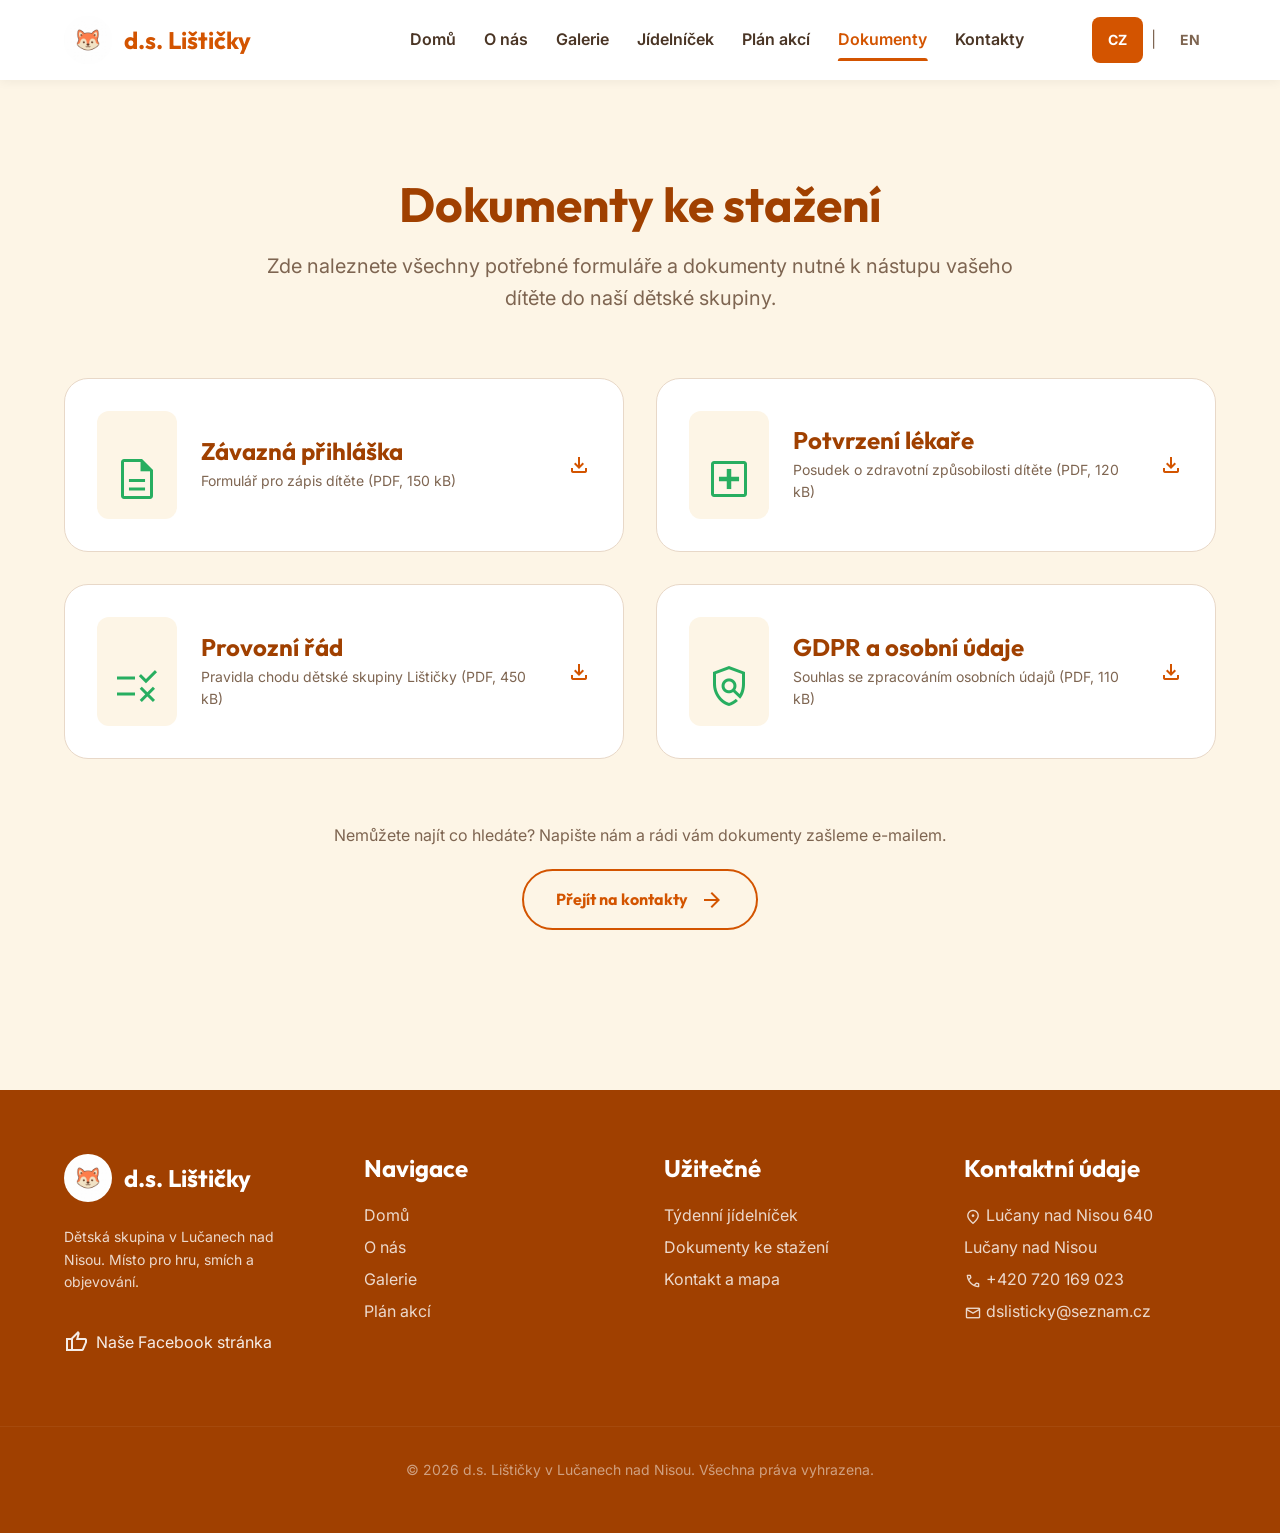
==== dokumenty.html @ 25a0f9da "dokončeni HTML (příprava na impllementaci JS knihovny)" ====
<!DOCTYPE html>
<html lang="cs">

<head>
    <meta charset="UTF-8">
    <meta name="viewport" content="width=device-width, initial-scale=1.0">
    <title>Dokumenty ke stažení | d.s. Lištičky</title>
    <link rel="icon" href="images/logo.png" type="image/png">

    <link rel="preconnect" href="https://fonts.googleapis.com">
    <link rel="preconnect" href="https://fonts.gstatic.com" crossorigin>
    <link
        href="https://fonts.googleapis.com/css2?family=Inter:wght@400;600;700&family=Outfit:wght@400;700;800&display=swap"
        rel="stylesheet">
    <link href="https://fonts.googleapis.com/css2?family=Material+Symbols+Outlined:opsz,wght,FILL,GRAD@24,400,0,0"
        rel="stylesheet" />
    <link rel="stylesheet" href="style.css">
    <meta name="description"
        content="Stáhněte si důležité dokumenty pro přihlášení vašeho dítěte do dětské skupiny Lištičky.">
</head>

<body>
    <header class="site-header">
        <div class="container header-inner">
            <a href="index.html" class="logo">
                <img src="images/logo.png" alt="Lištičky logo">
                d.s. Lištičky
            </a>
            <input type="checkbox" id="menu-toggle" class="menu-toggle-checkbox">
            <label for="menu-toggle" class="menu-toggle-label" aria-label="Otevřít menu">
                <span class="icon">menu</span>
            </label>
            <div class="nav-container">
                <nav class="main-nav">
                    <ul>
                        <li><a href="index.html">Domů</a></li>
                        <li><a href="o-nas.html">O nás</a></li>
                        <li><a href="galerie.html">Galerie</a></li>
                        <li><a href="jidelnicek.html">Jídelníček</a></li>
                        <li><a href="plan-akci.html">Plán akcí</a></li>
                        <li><a href="dokumenty.html" class="active">Dokumenty</a></li>
                        <li><a href="kontakty.html">Kontakty</a></li>
                    </ul>
                </nav>
                <div class="lang-switch">
                    <a href="#" class="active">CZ</a>
                    <span class="text-muted">|</span>
                    <a href="#">EN</a>
                </div>
            </div>
        </div>
    </header>
    <main class="site-wrapper">
        <div class="container">

            <section class="py-5">
                <div class="text-center mb-4">
                    <h1 style="font-size: var(--size-text-xxxl);">Dokumenty ke stažení</h1>
                    <p class="text-muted" style="max-width: 800px; margin: 0 auto; font-size: var(--size-text-lg);">
                        Zde naleznete všechny potřebné formuláře a dokumenty nutné k nástupu vašeho dítěte do naší
                        dětské skupiny.
                    </p>
                </div>
                <div class="grid-2">
                    <a href="#" class="doc-card">
                        <div class="doc-icon"><span class="icon" style="font-size: inherit;">description</span></div>
                        <div class="doc-info">
                            <h3>Závazná přihláška</h3>
                            <p>Formulář pro zápis dítěte (PDF, 150 kB)</p>
                        </div>
                        <span class="icon text-primary" style="margin-left: auto;">download</span>
                    </a>
                    <a href="#" class="doc-card">
                        <div class="doc-icon"><span class="icon" style="font-size: inherit;">local_hospital</span></div>
                        <div class="doc-info">
                            <h3>Potvrzení lékaře</h3>
                            <p>Posudek o zdravotní způsobilosti dítěte (PDF, 120 kB)</p>
                        </div>
                        <span class="icon text-primary" style="margin-left: auto;">download</span>
                    </a>
                    <a href="#" class="doc-card">
                        <div class="doc-icon"><span class="icon" style="font-size: inherit;">rule</span></div>
                        <div class="doc-info">
                            <h3>Provozní řád</h3>
                            <p>Pravidla chodu dětské skupiny Lištičky (PDF, 450 kB)</p>
                        </div>
                        <span class="icon text-primary" style="margin-left: auto;">download</span>
                    </a>
                    <a href="#" class="doc-card">
                        <div class="doc-icon"><span class="icon" style="font-size: inherit;">policy</span></div>
                        <div class="doc-info">
                            <h3>GDPR a osobní údaje</h3>
                            <p>Souhlas se zpracováním osobních údajů (PDF, 110 kB)</p>
                        </div>
                        <span class="icon text-primary" style="margin-left: auto;">download</span>
                    </a>
                </div>
                <div class="mt-4 text-center">
                    <p class="text-muted">Nemůžete najít co hledáte? Napište nám a rádi vám dokumenty zašleme e-mailem.
                    </p>
                    <a href="kontakty.html" class="btn btn-outline">Přejít na kontakty <span
                            class="icon">arrow_forward</span></a>
                </div>
            </section>
        </div>
    </main>
    <footer class="site-footer">
        <div class="container footer-inner">
            <div>
                <a href="index.html" class="logo" style="color: var(--color-bg-white);">
                    <img src="images/logo.png" alt="Lištičky logo">
                    d.s. Lištičky
                </a>
                <p style="margin-top: 1.5rem; opacity: 0.8; font-size: var(--size-text-sm);">Dětská skupina v Lučanech
                    nad Nisou. Místo pro hru, smích a objevování.</p>
                <a href="https://www.facebook.com/lisacilucany?locale=cs_CZ" target="_blank" rel="noopener noreferrer"
                    style="display: inline-flex; align-items: center; gap: 0.5rem; margin-top: 1rem; color: var(--color-bg-white); opacity: 0.9;">
                    <span class="icon">thumb_up</span> Naše Facebook stránka
                </a>
            </div>
            <div>
                <h3 style="color: var(--color-bg-white);">Navigace</h3>
                <ul style="opacity: 0.8; line-height: 2;">
                    <li><a href="index.html">Domů</a></li>
                    <li><a href="o-nas.html">O nás</a></li>
                    <li><a href="galerie.html">Galerie</a></li>
                    <li><a href="plan-akci.html">Plán akcí</a></li>
                </ul>
            </div>
            <div>
                <h3 style="color: var(--color-bg-white);">Užitečné</h3>
                <ul style="opacity: 0.8; line-height: 2;">
                    <li><a href="jidelnicek.html">Týdenní jídelníček</a></li>
                    <li><a href="dokumenty.html">Dokumenty ke stažení</a></li>
                    <li><a href="kontakty.html">Kontakt a mapa</a></li>
                </ul>
            </div>
            <div>
                <h3 style="color: var(--color-bg-white);">Kontaktní údaje</h3>
                <ul style="opacity: 0.8; line-height: 2;">
                    <li><span class="icon" style="font-size: 18px; vertical-align: middle;">location_on</span> Lučany
                        nad Nisou 640<br>Lučany nad Nisou</li>
                    <li><span class="icon" style="font-size: 18px; vertical-align: middle;">phone</span> <a
                            href="tel:+420720169023">+420 720 169 023</a></li>
                    <li><span class="icon" style="font-size: 18px; vertical-align: middle;">mail</span> <a
                            href="mailto:dslisticky@seznam.cz">dslisticky@seznam.cz</a></li>
                </ul>
            </div>
        </div>
        <div class="text-center"
            style="margin-top: 4rem; padding-top: 2rem; border-top: 1px solid rgba(255,255,255,0.1); opacity: 0.5; font-size: 14px;">
            <p>&copy; 2026 d.s. Lištičky v Lučanech nad Nisou. Všechna práva vyhrazena.</p>
        </div>
    </footer>
</body>

</html>
---- style.css ----
@layer reset, base, layout, components, utilities;

@layer reset {
  *, *::before, *::after {
    box-sizing: border-box;
    margin: 0;
    padding: 0;
  }
  html { scroll-behavior: smooth; }
  body { line-height: 1.6; -webkit-font-smoothing: antialiased; }
  img, picture, video, canvas, svg { display: block; max-width: 100%; height: auto; }
  input, button, textarea, select { font: inherit; }
  p, h1, h2, h3, h4, h5, h6 { overflow-wrap: break-word; }
  ul, ol { list-style: none; }
  a { text-decoration: none; color: inherit; }
}

@layer base {
  :root {
    --color-primary: #D35400;    --color-primary-light: #E67E22;
    --color-primary-dark: #A04000;
    --color-secondary: #27AE60;    --color-secondary-light: #2ECC71;
    --color-bg-light: #FDF5E6;    --color-bg-white: #FFFFFF;    --color-text-main: #4A3525;    --color-text-muted: #7E6551;
    --color-border: #E8D8C8;

    --font-base: 'Inter', system-ui, sans-serif;
    --font-heading: 'Outfit', system-ui, sans-serif;
    
    --size-text-base: 1rem;    --size-text-sm: 0.875rem;    --size-text-lg: 1.25rem;    --size-text-xl: 1.5rem;    --size-text-xxl: 2rem;    --size-text-xxxl: 3rem;    
    --radius-sm: 8px;
    --radius-md: 12px;
    --radius-lg: 24px;
    --radius-full: 9999px;

    --transition-fast: 0.2s ease;
    --transition-base: 0.3s ease;
  }

  body {
    font-family: var(--font-base);
    font-size: var(--size-text-base);
    color: var(--color-text-main);
    background-color: var(--color-bg-light);
    min-height: 100vh;
    display: flex;
    flex-direction: column;
  }

  h1, h2, h3, h4 {
    font-family: var(--font-heading);
    color: var(--color-primary-dark);
    margin-bottom: 1rem;
    line-height: 1.2;
  }

  h1 { font-size: var(--size-text-xxxl); }
  h2 { font-size: var(--size-text-xxl); }
  h3 { font-size: var(--size-text-xl); }
  h4 { font-size: var(--size-text-lg); }

  p { margin-bottom: 1.25rem; }
}

@layer layout {
  .site-wrapper {
    display: grid;
    grid-template-rows: auto 1fr auto;
    min-height: 100vh;
  }

  .container {
    width: 100%;
    padding-inline: 1.5rem;
    margin-inline: auto;
    max-width: 1200px;
  }

  .grid-2 { display: grid; grid-template-columns: 1fr; gap: 2rem; }
  .grid-3 { display: grid; grid-template-columns: 1fr; gap: 2rem; }
  .grid-4 { display: grid; grid-template-columns: 1fr; gap: 1.5rem; }

  @media (min-width: 768px) {
    .grid-2 { grid-template-columns: 1fr 1fr; align-items: center; }
    .grid-3 { grid-template-columns: repeat(3, 1fr); }
    .grid-4 { grid-template-columns: repeat(2, 1fr); }
  }

  @media (min-width: 1024px) {
    .grid-4 { grid-template-columns: repeat(4, 1fr); }
  }

  .site-header {
    background-color: var(--color-bg-white);
    box-shadow: 0 2px 10px rgba(0, 0, 0, 0.05);
    position: sticky;
    top: 0;
    z-index: 1000;
  }

  .header-inner {
    display: flex;
    align-items: center;
    justify-content: space-between;
    padding-block: 1rem;
    flex-wrap: wrap;
  }

  .site-footer {
    background-color: var(--color-primary-dark);
    color: var(--color-bg-white);
    padding-block: 4rem 2rem;
    margin-top: 4rem;
  }

  .footer-inner {
    display: grid;
    gap: 3rem;
    text-align: center;
  }

  @media (min-width: 768px) {
    .footer-inner { grid-template-columns: repeat(4, 1fr); text-align: left; }
  }
}

@layer components {
  .icon {
    font-family: 'Material Symbols Outlined', 'IcoMoon', sans-serif;
    font-weight: normal;
    font-style: normal;
    font-size: 24px;
    line-height: 1;
    letter-spacing: normal;
    text-transform: none;
    display: inline-block;
    white-space: nowrap;
    word-wrap: normal;
    direction: ltr;
    -webkit-font-smoothing: antialiased;
    vertical-align: bottom;
  }

  .logo {
    display: flex;
    align-items: center;
    gap: 0.75rem;
    font-family: var(--font-heading);
    font-size: var(--size-text-xl);
    font-weight: 700;
    color: var(--color-primary);
    z-index: 101;  }
  .logo img {
    width: 48px;
    height: 48px;
    border-radius: var(--radius-full);
    object-fit: cover;
  }

  .menu-toggle-checkbox {
    display: none;  }

  .menu-toggle-label {
    display: flex;
    align-items: center;
    justify-content: center;
    width: 48px;
    height: 48px;
    cursor: pointer;
    background-color: var(--color-bg-light);
    border-radius: var(--radius-sm);
    color: var(--color-primary);
    z-index: 101;
    transition: background-color var(--transition-fast);
  }
  .menu-toggle-label:hover {
    background-color: var(--color-border);
  }

  .nav-container {
    display: none;
    flex-basis: 100%;
    width: 100%;
    margin-top: 1rem;
    flex-direction: column;
    gap: 1.5rem;
  }

  .menu-toggle-checkbox:checked ~ .nav-container {
    display: flex;
  }

  .menu-toggle-checkbox:checked + .menu-toggle-label .icon::after {
    content: 'close';
    position: absolute;
  }
  .menu-toggle-checkbox:checked + .menu-toggle-label .icon {
    color: transparent;
    position: relative;
  }
  .menu-toggle-checkbox:checked + .menu-toggle-label .icon::after {
    color: var(--color-primary);
    left: 0;
  }

  .main-nav ul {
    display: flex;
    flex-direction: column;
    gap: 0.5rem;
  }

  .main-nav a {
    font-weight: 600;
    color: var(--color-text-main);
    padding: 1rem;
    display: block;
    border-radius: var(--radius-sm);
    transition: background-color var(--transition-fast), color var(--transition-fast);
  }

  .main-nav a:hover,
  .main-nav a.active {
    color: var(--color-primary);
    background-color: var(--color-bg-light);
  }

  .lang-switch {
    display: flex;
    gap: 0.5rem;
    align-items: center;
    justify-content: center;
    padding-block: 1rem;
    border-top: 1px solid var(--color-border);
  }

  .lang-switch a {
    font-size: var(--size-text-sm);
    font-weight: 700;
    color: var(--color-text-muted);
    padding: 0.75rem 1rem;
    border-radius: var(--radius-sm);
    transition: all var(--transition-fast);
  }
  .lang-switch a.active { background-color: var(--color-primary); color: var(--color-bg-white); }

  @media (min-width: 1024px) {
    .menu-toggle-label { display: none; }
    .nav-container {
      display: flex !important;
      flex-basis: auto;
      width: auto;
      margin-top: 0;
      flex-direction: row;
      align-items: center;
    }
    .main-nav ul {
      flex-direction: row;
      gap: 0.25rem;
    }
    .main-nav a {
      padding: 0.5rem 0.75rem;
      border-radius: 0;
      position: relative;
    }
    .main-nav a:hover,
    .main-nav a.active {
      background-color: transparent;
    }
    .main-nav a::after {
      content: '';
      position: absolute;
      bottom: 0;
      left: 50%;
      transform: translateX(-50%);
      width: 0;
      height: 3px;
      background-color: var(--color-primary);
      transition: width var(--transition-base);
      border-radius: 3px 3px 0 0;
    }
    .main-nav a:hover::after,
    .main-nav a.active::after {
      width: 80%;
    }
    .lang-switch {
      border-top: none;
      padding-block: 0;
      margin-left: 2rem;
    }
  }

  .btn {
    display: inline-flex;
    align-items: center;
    justify-content: center;
    gap: 0.75rem;
    background-color: var(--color-primary);
    color: var(--color-bg-white);
    padding: 1rem 2rem;
    border-radius: var(--radius-full);
    font-weight: 700;
    font-size: var(--size-text-base);
    font-family: var(--font-heading);
    border: none;
    cursor: pointer;
    transition: transform var(--transition-fast), background-color var(--transition-fast), box-shadow var(--transition-fast);
    min-height: 56px;
    text-align: center;
  }
  .btn:hover {
    background-color: var(--color-primary-light);
    transform: translateY(-3px);
    box-shadow: 0 6px 15px rgba(211, 84, 0, 0.3);
  }
  .btn-secondary {
    background-color: var(--color-secondary);
  }
  .btn-secondary:hover {
    background-color: var(--color-secondary-light);
    box-shadow: 0 6px 15px rgba(39, 174, 96, 0.3);
  }
  .btn-outline {
    background-color: transparent;
    color: var(--color-primary);
    border: 2px solid var(--color-primary);
  }
  .btn-outline:hover {
    background-color: var(--color-primary);
    color: var(--color-bg-white);
    box-shadow: none;
  }
  .btn-large {
    font-size: var(--size-text-lg);
    padding: 1.25rem 2.5rem;
  }

  .hero {
    padding: 3rem 1.5rem;
    background: linear-gradient(135deg, var(--color-bg-white) 0%, var(--color-bg-light) 100%);
    border-radius: var(--radius-lg);
    margin-top: 2rem;
    box-shadow: 0 10px 30px rgba(0, 0, 0, 0.02);
  }
  
  @media (min-width: 768px) {
    .hero { padding: 4rem 3rem; }
  }

  .hero-content {
    display: flex;
    flex-direction: column;
    gap: 1.5rem;
    align-items: flex-start;
  }

  .hero-image img {
    border-radius: var(--radius-lg);
    box-shadow: 0 20px 40px rgba(0,0,0,0.1);
    transition: transform var(--transition-base);
  }
  .hero-image img:hover { transform: scale(1.02); }

  .card {
    background-color: var(--color-bg-white);
    border-radius: var(--radius-lg);
    padding: 2.5rem 2rem;
    box-shadow: 0 4px 15px rgba(0,0,0,0.03);
    border: 1px solid var(--color-border);
    transition: transform var(--transition-base), box-shadow var(--transition-base);
    height: 100%;
    display: flex;
    flex-direction: column;
  }
  .card:hover {
    transform: translateY(-5px);
    box-shadow: 0 10px 25px rgba(0,0,0,0.08);
  }
  .card-icon {
    font-size: 48px;
    margin-bottom: 1.5rem;
    display: inline-block;
  }

  .faq-item {
    background-color: var(--color-bg-white);
    border: 1px solid var(--color-border);
    border-radius: var(--radius-md);
    margin-bottom: 1rem;
    overflow: hidden;
  }
  .faq-item summary {
    padding: 1.5rem;
    font-family: var(--font-heading);
    font-weight: 700;
    font-size: var(--size-text-lg);
    color: var(--color-primary-dark);
    cursor: pointer;
    list-style: none;    display: flex;
    justify-content: space-between;
    align-items: center;
  }
  .faq-item summary::-webkit-details-marker { display: none; }
  .faq-item summary::after {
    content: 'expand_more';
    font-family: 'Material Symbols Outlined';
    font-size: 24px;
    transition: transform var(--transition-fast);
  }
  .faq-item[open] summary::after {
    transform: rotate(180deg);
  }
  .faq-item .faq-content {
    padding: 0 1.5rem 1.5rem 1.5rem;
    color: var(--color-text-muted);
  }

  .gallery-album { margin-bottom: 4rem; }
  .gallery-grid {
    display: grid;
    grid-template-columns: repeat(auto-fill, minmax(280px, 1fr));
    gap: 1.5rem;
  }
  .gallery-item {
    position: relative;
    border-radius: var(--radius-md);
    overflow: hidden;
    aspect-ratio: 4 / 3;
    box-shadow: 0 4px 10px rgba(0,0,0,0.05);
    background-color: var(--color-border);
  }
  .gallery-item img {
    width: 100%;
    height: 100%;
    object-fit: cover;
    transition: transform 0.5s ease;
  }
  .gallery-item:hover img { transform: scale(1.08); }
  .gallery-overlay {
    position: absolute;
    inset: 0;
    background: linear-gradient(to top, rgba(74, 53, 37, 0.9), transparent);
    display: flex;
    align-items: flex-end;
    padding: 1.5rem;
    opacity: 0;
    transition: opacity var(--transition-base);
  }
  .gallery-item:hover .gallery-overlay { opacity: 1; }
  .gallery-overlay span {
    color: var(--color-bg-white);
    font-family: var(--font-heading);
    font-weight: 600;
    font-size: var(--size-text-lg);
    transform: translateY(10px);
    transition: transform var(--transition-base);
  }
  .gallery-item:hover .gallery-overlay span { transform: translateY(0); }

  @media (min-width: 768px) {
    .gallery-grid.bento {
      grid-template-columns: repeat(3, 1fr);
      grid-auto-rows: 250px;
    }
    .gallery-grid.bento .featured {
      grid-column: span 2;
      grid-row: span 2;
      aspect-ratio: auto;
    }
  }

  .menu-table {
    width: 100%;
    border-collapse: collapse;
    background-color: var(--color-bg-white);
    border-radius: var(--radius-lg);
    overflow: hidden;
    box-shadow: 0 4px 15px rgba(0,0,0,0.03);
  }
  .menu-table th, .menu-table td {
    padding: 1.5rem;
    text-align: left;
    border-bottom: 1px solid var(--color-border);
  }
  .menu-table th {
    background-color: var(--color-primary-light);
    color: var(--color-bg-white);
    font-family: var(--font-heading);
    font-weight: 700;
    font-size: var(--size-text-lg);
  }
  .menu-table tr:last-child td { border-bottom: none; }
  .menu-table tr:nth-child(even) { background-color: var(--color-bg-light); }
  
  .allergen-badge {
    display: inline-block;
    background-color: var(--color-border);
    color: var(--color-text-muted);
    padding: 0.25rem 0.5rem;
    border-radius: var(--radius-sm);
    font-size: 0.75rem;
    font-weight: 700;
    margin-right: 0.25rem;
    margin-top: 0.5rem;
  }

  .calendar-wrapper {
    background-color: var(--color-bg-white);
    border-radius: var(--radius-lg);
    padding: 2rem;
    box-shadow: 0 4px 15px rgba(0,0,0,0.03);
    border: 1px solid var(--color-border);
  }
  .calendar-grid {
    display: grid;
    grid-template-columns: repeat(7, 1fr);
    gap: 0.5rem;
    margin-top: 1.5rem;
  }
  .calendar-day-header {
    text-align: center;
    font-weight: 700;
    color: var(--color-primary);
    padding-bottom: 0.5rem;
    border-bottom: 2px solid var(--color-primary-light);
  }
  .calendar-day {
    aspect-ratio: 1;
    border-radius: var(--radius-sm);
    background-color: var(--color-bg-light);
    padding: 0.5rem;
    font-size: var(--size-text-sm);
    position: relative;
    border: 1px solid var(--color-border);
    display: flex;
    flex-direction: column;
  }
  .calendar-day.empty { background-color: transparent; border: none; }
  .calendar-day .date { font-weight: 700; color: var(--color-text-muted); margin-bottom: 0.25rem; }
  .calendar-day.has-event {
    background-color: var(--color-primary-light);
    color: var(--color-bg-white);
    border-color: var(--color-primary);
    cursor: pointer;
    transition: transform var(--transition-fast);
  }
  .calendar-day.has-event:hover { transform: scale(1.05); }
  .calendar-day.has-event .date { color: var(--color-bg-white); }
  .calendar-day .event-title {
    font-size: 0.7rem;
    line-height: 1.1;
    overflow: hidden;
  }
  @media (max-width: 768px) {
    .calendar-wrapper { padding: 1rem; }
    .calendar-grid { gap: 0.25rem; }
    .calendar-day { padding: 0.25rem; }
    .calendar-day .event-title { display: none; }  }

  .form-group { margin-bottom: 1.5rem; }
  .form-label { display: block; margin-bottom: 0.5rem; font-weight: 600; color: var(--color-text-main); }
  .form-control {
    width: 100%;
    padding: 1.25rem;
    border: 2px solid var(--color-border);
    border-radius: var(--radius-md);
    background-color: var(--color-bg-white);
    transition: border-color var(--transition-fast), box-shadow var(--transition-fast);
  }
  .form-control:focus {
    outline: none;
    border-color: var(--color-primary);
    box-shadow: 0 0 0 4px rgba(211, 84, 0, 0.1);
  }
  textarea.form-control { min-height: 150px; resize: vertical; }

  .doc-card {
    display: flex;
    align-items: center;
    gap: 1.5rem;
    padding: 2rem;
    background-color: var(--color-bg-white);
    border: 1px solid var(--color-border);
    border-radius: var(--radius-lg);
    transition: transform var(--transition-base), box-shadow var(--transition-base), border-color var(--transition-fast);
  }
  .doc-card:hover {
    transform: translateY(-5px);
    box-shadow: 0 10px 25px rgba(0,0,0,0.08);
    border-color: var(--color-primary-light);
  }
  .doc-icon {
    font-size: 48px;
    color: var(--color-secondary);
    background-color: var(--color-bg-light);
    padding: 1rem;
    border-radius: var(--radius-md);
  }
  .doc-info h3 { margin-bottom: 0.25rem; }
  .doc-info p { margin-bottom: 0; color: var(--color-text-muted); font-size: var(--size-text-sm); }
}

@layer utilities {
  .text-center { text-align: center; }
  .text-primary { color: var(--color-primary); }
  .text-primary-dark { color: var(--color-primary-dark); }
  .text-secondary { color: var(--color-secondary); }
  .text-white { color: var(--color-bg-white); }
  .text-muted { color: var(--color-text-muted); }
  
  .mt-1 { margin-top: 1rem; }
  .mt-2 { margin-top: 2rem; }
  .mt-3 { margin-top: 3rem; }
  .mt-4 { margin-top: 4rem; }
  .mb-1 { margin-bottom: 1rem; }
  .mb-2 { margin-bottom: 2rem; }
  .mb-3 { margin-bottom: 3rem; }
  .mb-4 { margin-bottom: 4rem; }
  
  .py-2 { padding-block: 2rem; }
  .py-3 { padding-block: 3rem; }
  .py-4 { padding-block: 4rem; }
  .py-5 { padding-block: 6rem; }
  
  .gap-1 { gap: 0.5rem; }
  .gap-2 { gap: 1rem; }
  .gap-3 { gap: 1.5rem; }
  
  .flex-wrap { display: flex; flex-wrap: wrap; }
  .items-center { display: flex; align-items: center; }
  .justify-center { display: flex; justify-content: center; }
  
  .section-title {
    text-align: center;
    margin-bottom: 3rem;
  }
  .section-title h2 { font-size: var(--size-text-xxxl); }
  
  .bg-white { background-color: var(--color-bg-white); border-radius: var(--radius-lg); }
  .shadow { box-shadow: 0 4px 15px rgba(0,0,0,0.03); }
}
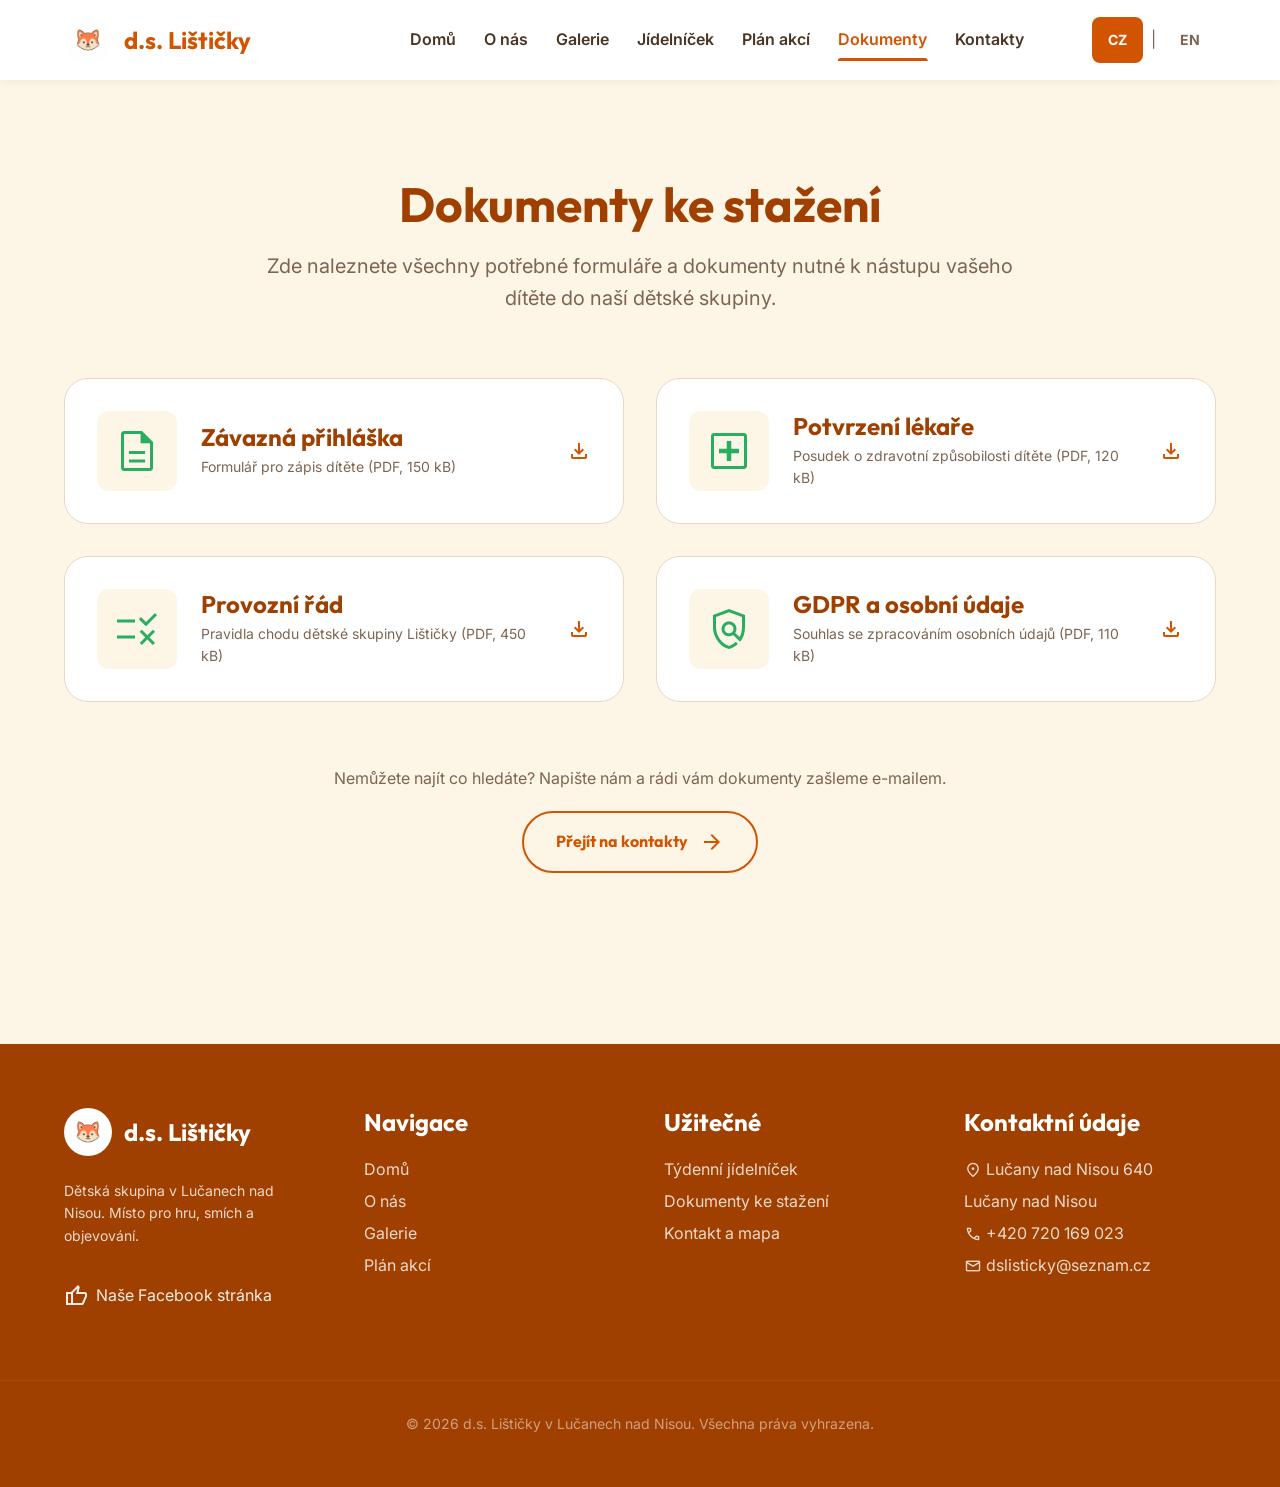
==== commit 3dafcb2c: "poslední krok - úprava designových chyb a přemístění stylů z html do css a přidání komentářů pro lep" ====
--- a/dokumenty.html
+++ b/dokumenty.html
@@ -20,6 +20,7 @@
 </head>
 
 <body>
+    <!-- Hlavička a navigace -->
     <header class="site-header">
         <div class="container header-inner">
             <a href="index.html" class="logo">
@@ -50,49 +51,52 @@
             </div>
         </div>
     </header>
+    <!-- Hlavní obsah -->
     <main class="site-wrapper">
         <div class="container">
 
+            <!-- Sekce: Dokumenty ke stažení -->
             <section class="py-5">
                 <div class="text-center mb-4">
-                    <h1 style="font-size: var(--size-text-xxxl);">Dokumenty ke stažení</h1>
-                    <p class="text-muted" style="max-width: 800px; margin: 0 auto; font-size: var(--size-text-lg);">
+                    <h1 class="page-title">Dokumenty ke stažení</h1>
+                    <p class="text-muted page-description">
                         Zde naleznete všechny potřebné formuláře a dokumenty nutné k nástupu vašeho dítěte do naší
                         dětské skupiny.
                     </p>
                 </div>
+                <!-- Seznam dokumentů -->
                 <div class="grid-2">
                     <a href="#" class="doc-card">
-                        <div class="doc-icon"><span class="icon" style="font-size: inherit;">description</span></div>
+                        <div class="doc-icon"><span class="icon">description</span></div>
                         <div class="doc-info">
                             <h3>Závazná přihláška</h3>
                             <p>Formulář pro zápis dítěte (PDF, 150 kB)</p>
                         </div>
-                        <span class="icon text-primary" style="margin-left: auto;">download</span>
+                        <span class="icon text-primary ml-auto">download</span>
                     </a>
                     <a href="#" class="doc-card">
-                        <div class="doc-icon"><span class="icon" style="font-size: inherit;">local_hospital</span></div>
+                        <div class="doc-icon"><span class="icon">local_hospital</span></div>
                         <div class="doc-info">
                             <h3>Potvrzení lékaře</h3>
                             <p>Posudek o zdravotní způsobilosti dítěte (PDF, 120 kB)</p>
                         </div>
-                        <span class="icon text-primary" style="margin-left: auto;">download</span>
+                        <span class="icon text-primary ml-auto">download</span>
                     </a>
                     <a href="#" class="doc-card">
-                        <div class="doc-icon"><span class="icon" style="font-size: inherit;">rule</span></div>
+                        <div class="doc-icon"><span class="icon">rule</span></div>
                         <div class="doc-info">
                             <h3>Provozní řád</h3>
                             <p>Pravidla chodu dětské skupiny Lištičky (PDF, 450 kB)</p>
                         </div>
-                        <span class="icon text-primary" style="margin-left: auto;">download</span>
+                        <span class="icon text-primary ml-auto">download</span>
                     </a>
                     <a href="#" class="doc-card">
-                        <div class="doc-icon"><span class="icon" style="font-size: inherit;">policy</span></div>
+                        <div class="doc-icon"><span class="icon">policy</span></div>
                         <div class="doc-info">
                             <h3>GDPR a osobní údaje</h3>
                             <p>Souhlas se zpracováním osobních údajů (PDF, 110 kB)</p>
                         </div>
-                        <span class="icon text-primary" style="margin-left: auto;">download</span>
+                        <span class="icon text-primary ml-auto">download</span>
                     </a>
                 </div>
                 <div class="mt-4 text-center">
@@ -104,23 +108,24 @@
             </section>
         </div>
     </main>
+    <!-- Patička -->
     <footer class="site-footer">
         <div class="container footer-inner">
             <div>
-                <a href="index.html" class="logo" style="color: var(--color-bg-white);">
+                <a href="index.html" class="logo footer-logo">
                     <img src="images/logo.png" alt="Lištičky logo">
                     d.s. Lištičky
                 </a>
-                <p style="margin-top: 1.5rem; opacity: 0.8; font-size: var(--size-text-sm);">Dětská skupina v Lučanech
+                <p class="footer-description">Dětská skupina v Lučanech
                     nad Nisou. Místo pro hru, smích a objevování.</p>
                 <a href="https://www.facebook.com/lisacilucany?locale=cs_CZ" target="_blank" rel="noopener noreferrer"
-                    style="display: inline-flex; align-items: center; gap: 0.5rem; margin-top: 1rem; color: var(--color-bg-white); opacity: 0.9;">
+                    class="footer-social-link">
                     <span class="icon">thumb_up</span> Naše Facebook stránka
                 </a>
             </div>
             <div>
-                <h3 style="color: var(--color-bg-white);">Navigace</h3>
-                <ul style="opacity: 0.8; line-height: 2;">
+                <h3 class="footer-heading">Navigace</h3>
+                <ul class="footer-list">
                     <li><a href="index.html">Domů</a></li>
                     <li><a href="o-nas.html">O nás</a></li>
                     <li><a href="galerie.html">Galerie</a></li>
@@ -128,27 +133,26 @@
                 </ul>
             </div>
             <div>
-                <h3 style="color: var(--color-bg-white);">Užitečné</h3>
-                <ul style="opacity: 0.8; line-height: 2;">
+                <h3 class="footer-heading">Užitečné</h3>
+                <ul class="footer-list">
                     <li><a href="jidelnicek.html">Týdenní jídelníček</a></li>
                     <li><a href="dokumenty.html">Dokumenty ke stažení</a></li>
                     <li><a href="kontakty.html">Kontakt a mapa</a></li>
                 </ul>
             </div>
             <div>
-                <h3 style="color: var(--color-bg-white);">Kontaktní údaje</h3>
-                <ul style="opacity: 0.8; line-height: 2;">
-                    <li><span class="icon" style="font-size: 18px; vertical-align: middle;">location_on</span> Lučany
+                <h3 class="footer-heading">Kontaktní údaje</h3>
+                <ul class="footer-list">
+                    <li><span class="icon footer-icon">location_on</span> Lučany
                         nad Nisou 640<br>Lučany nad Nisou</li>
-                    <li><span class="icon" style="font-size: 18px; vertical-align: middle;">phone</span> <a
-                            href="tel:+420720169023">+420 720 169 023</a></li>
-                    <li><span class="icon" style="font-size: 18px; vertical-align: middle;">mail</span> <a
+                    <li><span class="icon footer-icon">phone</span> <a href="tel:+420720169023">+420 720 169 023</a>
+                    </li>
+                    <li><span class="icon footer-icon">mail</span> <a
                             href="mailto:dslisticky@seznam.cz">dslisticky@seznam.cz</a></li>
                 </ul>
             </div>
         </div>
-        <div class="text-center"
-            style="margin-top: 4rem; padding-top: 2rem; border-top: 1px solid rgba(255,255,255,0.1); opacity: 0.5; font-size: 14px;">
+        <div class="text-center footer-bottom">
             <p>&copy; 2026 d.s. Lištičky v Lučanech nad Nisou. Všechna práva vyhrazena.</p>
         </div>
     </footer>
--- a/style.css
+++ b/style.css
@@ -1,32 +1,87 @@
+/* Základní nastavení */
 @layer reset, base, layout, components, utilities;
 
+/* Reset stylů */
 @layer reset {
-  *, *::before, *::after {
+
+  *,
+  *::before,
+  *::after {
     box-sizing: border-box;
     margin: 0;
     padding: 0;
   }
-  html { scroll-behavior: smooth; }
-  body { line-height: 1.6; -webkit-font-smoothing: antialiased; }
-  img, picture, video, canvas, svg { display: block; max-width: 100%; height: auto; }
-  input, button, textarea, select { font: inherit; }
-  p, h1, h2, h3, h4, h5, h6 { overflow-wrap: break-word; }
-  ul, ol { list-style: none; }
-  a { text-decoration: none; color: inherit; }
+
+  html {
+    scroll-behavior: smooth;
+  }
+
+  body {
+    line-height: 1.6;
+    -webkit-font-smoothing: antialiased;
+  }
+
+  img,
+  picture,
+  video,
+  canvas,
+  svg {
+    display: block;
+    max-width: 100%;
+    height: auto;
+  }
+
+  input,
+  button,
+  textarea,
+  select {
+    font: inherit;
+  }
+
+  p,
+  h1,
+  h2,
+  h3,
+  h4,
+  h5,
+  h6 {
+    overflow-wrap: break-word;
+  }
+
+  ul,
+  ol {
+    list-style: none;
+  }
+
+  a {
+    text-decoration: none;
+    color: inherit;
+  }
 }
 
+/* Proměnné a základní tagy */
 @layer base {
   :root {
-    --color-primary: #D35400;    --color-primary-light: #E67E22;
+    --color-primary: #D35400;
+    --color-primary-light: #E67E22;
     --color-primary-dark: #A04000;
-    --color-secondary: #27AE60;    --color-secondary-light: #2ECC71;
-    --color-bg-light: #FDF5E6;    --color-bg-white: #FFFFFF;    --color-text-main: #4A3525;    --color-text-muted: #7E6551;
+    --color-secondary: #27AE60;
+    --color-secondary-light: #2ECC71;
+    --color-bg-light: #FDF5E6;
+    --color-bg-white: #FFFFFF;
+    --color-text-main: #4A3525;
+    --color-text-muted: #7E6551;
     --color-border: #E8D8C8;
 
     --font-base: 'Inter', system-ui, sans-serif;
     --font-heading: 'Outfit', system-ui, sans-serif;
-    
-    --size-text-base: 1rem;    --size-text-sm: 0.875rem;    --size-text-lg: 1.25rem;    --size-text-xl: 1.5rem;    --size-text-xxl: 2rem;    --size-text-xxxl: 3rem;    
+
+    --size-text-base: 1rem;
+    --size-text-sm: 0.875rem;
+    --size-text-lg: 1.25rem;
+    --size-text-xl: 1.5rem;
+    --size-text-xxl: 2rem;
+    --size-text-xxxl: 3rem;
     --radius-sm: 8px;
     --radius-md: 12px;
     --radius-lg: 24px;
@@ -46,21 +101,38 @@
     flex-direction: column;
   }
 
-  h1, h2, h3, h4 {
+  h1,
+  h2,
+  h3,
+  h4 {
     font-family: var(--font-heading);
     color: var(--color-primary-dark);
     margin-bottom: 1rem;
     line-height: 1.2;
   }
 
-  h1 { font-size: var(--size-text-xxxl); }
-  h2 { font-size: var(--size-text-xxl); }
-  h3 { font-size: var(--size-text-xl); }
-  h4 { font-size: var(--size-text-lg); }
-
-  p { margin-bottom: 1.25rem; }
+  h1 {
+    font-size: var(--size-text-xxxl);
+  }
+
+  h2 {
+    font-size: var(--size-text-xxl);
+  }
+
+  h3 {
+    font-size: var(--size-text-xl);
+  }
+
+  h4 {
+    font-size: var(--size-text-lg);
+  }
+
+  p {
+    margin-bottom: 1.25rem;
+  }
 }
 
+/* Rozvržení a mřížka */
 @layer layout {
   .site-wrapper {
     display: grid;
@@ -75,20 +147,46 @@
     max-width: 1200px;
   }
 
-  .grid-2 { display: grid; grid-template-columns: 1fr; gap: 2rem; }
-  .grid-3 { display: grid; grid-template-columns: 1fr; gap: 2rem; }
-  .grid-4 { display: grid; grid-template-columns: 1fr; gap: 1.5rem; }
+  .grid-2 {
+    display: grid;
+    grid-template-columns: 1fr;
+    gap: 2rem;
+  }
+
+  .grid-3 {
+    display: grid;
+    grid-template-columns: 1fr;
+    gap: 2rem;
+  }
+
+  .grid-4 {
+    display: grid;
+    grid-template-columns: 1fr;
+    gap: 1.5rem;
+  }
 
   @media (min-width: 768px) {
-    .grid-2 { grid-template-columns: 1fr 1fr; align-items: center; }
-    .grid-3 { grid-template-columns: repeat(3, 1fr); }
-    .grid-4 { grid-template-columns: repeat(2, 1fr); }
+    .grid-2 {
+      grid-template-columns: 1fr 1fr;
+      align-items: center;
+    }
+
+    .grid-3 {
+      grid-template-columns: repeat(3, 1fr);
+    }
+
+    .grid-4 {
+      grid-template-columns: repeat(2, 1fr);
+    }
   }
 
   @media (min-width: 1024px) {
-    .grid-4 { grid-template-columns: repeat(4, 1fr); }
-  }
-
+    .grid-4 {
+      grid-template-columns: repeat(4, 1fr);
+    }
+  }
+
+  /* Hlavička a navigace */
   .site-header {
     background-color: var(--color-bg-white);
     box-shadow: 0 2px 10px rgba(0, 0, 0, 0.05);
@@ -105,6 +203,7 @@
     flex-wrap: wrap;
   }
 
+  /* Patička */
   .site-footer {
     background-color: var(--color-primary-dark);
     color: var(--color-bg-white);
@@ -119,10 +218,14 @@
   }
 
   @media (min-width: 768px) {
-    .footer-inner { grid-template-columns: repeat(4, 1fr); text-align: left; }
+    .footer-inner {
+      grid-template-columns: repeat(4, 1fr);
+      text-align: left;
+    }
   }
 }
 
+/* Komponenty */
 @layer components {
   .icon {
     font-family: 'Material Symbols Outlined', 'IcoMoon', sans-serif;
@@ -148,7 +251,9 @@
     font-size: var(--size-text-xl);
     font-weight: 700;
     color: var(--color-primary);
-    z-index: 101;  }
+    z-index: 101;
+  }
+
   .logo img {
     width: 48px;
     height: 48px;
@@ -157,7 +262,8 @@
   }
 
   .menu-toggle-checkbox {
-    display: none;  }
+    display: none;
+  }
 
   .menu-toggle-label {
     display: flex;
@@ -172,6 +278,7 @@
     z-index: 101;
     transition: background-color var(--transition-fast);
   }
+
   .menu-toggle-label:hover {
     background-color: var(--color-border);
   }
@@ -185,19 +292,21 @@
     gap: 1.5rem;
   }
 
-  .menu-toggle-checkbox:checked ~ .nav-container {
-    display: flex;
-  }
-
-  .menu-toggle-checkbox:checked + .menu-toggle-label .icon::after {
+  .menu-toggle-checkbox:checked~.nav-container {
+    display: flex;
+  }
+
+  .menu-toggle-checkbox:checked+.menu-toggle-label .icon::after {
     content: 'close';
     position: absolute;
   }
-  .menu-toggle-checkbox:checked + .menu-toggle-label .icon {
+
+  .menu-toggle-checkbox:checked+.menu-toggle-label .icon {
     color: transparent;
     position: relative;
   }
-  .menu-toggle-checkbox:checked + .menu-toggle-label .icon::after {
+
+  .menu-toggle-checkbox:checked+.menu-toggle-label .icon::after {
     color: var(--color-primary);
     left: 0;
   }
@@ -240,10 +349,17 @@
     border-radius: var(--radius-sm);
     transition: all var(--transition-fast);
   }
-  .lang-switch a.active { background-color: var(--color-primary); color: var(--color-bg-white); }
+
+  .lang-switch a.active {
+    background-color: var(--color-primary);
+    color: var(--color-bg-white);
+  }
 
   @media (min-width: 1024px) {
-    .menu-toggle-label { display: none; }
+    .menu-toggle-label {
+      display: none;
+    }
+
     .nav-container {
       display: flex !important;
       flex-basis: auto;
@@ -252,19 +368,23 @@
       flex-direction: row;
       align-items: center;
     }
+
     .main-nav ul {
       flex-direction: row;
       gap: 0.25rem;
     }
+
     .main-nav a {
       padding: 0.5rem 0.75rem;
       border-radius: 0;
       position: relative;
     }
+
     .main-nav a:hover,
     .main-nav a.active {
       background-color: transparent;
     }
+
     .main-nav a::after {
       content: '';
       position: absolute;
@@ -277,10 +397,12 @@
       transition: width var(--transition-base);
       border-radius: 3px 3px 0 0;
     }
+
     .main-nav a:hover::after,
     .main-nav a.active::after {
       width: 80%;
     }
+
     .lang-switch {
       border-top: none;
       padding-block: 0;
@@ -306,33 +428,40 @@
     min-height: 56px;
     text-align: center;
   }
+
   .btn:hover {
     background-color: var(--color-primary-light);
     transform: translateY(-3px);
     box-shadow: 0 6px 15px rgba(211, 84, 0, 0.3);
   }
+
   .btn-secondary {
     background-color: var(--color-secondary);
   }
+
   .btn-secondary:hover {
     background-color: var(--color-secondary-light);
     box-shadow: 0 6px 15px rgba(39, 174, 96, 0.3);
   }
+
   .btn-outline {
     background-color: transparent;
     color: var(--color-primary);
     border: 2px solid var(--color-primary);
   }
+
   .btn-outline:hover {
     background-color: var(--color-primary);
     color: var(--color-bg-white);
     box-shadow: none;
   }
+
   .btn-large {
     font-size: var(--size-text-lg);
     padding: 1.25rem 2.5rem;
   }
 
+  /* Hero sekce */
   .hero {
     padding: 3rem 1.5rem;
     background: linear-gradient(135deg, var(--color-bg-white) 0%, var(--color-bg-light) 100%);
@@ -340,9 +469,11 @@
     margin-top: 2rem;
     box-shadow: 0 10px 30px rgba(0, 0, 0, 0.02);
   }
-  
+
   @media (min-width: 768px) {
-    .hero { padding: 4rem 3rem; }
+    .hero {
+      padding: 4rem 3rem;
+    }
   }
 
   .hero-content {
@@ -354,26 +485,31 @@
 
   .hero-image img {
     border-radius: var(--radius-lg);
-    box-shadow: 0 20px 40px rgba(0,0,0,0.1);
+    box-shadow: 0 20px 40px rgba(0, 0, 0, 0.1);
     transition: transform var(--transition-base);
   }
-  .hero-image img:hover { transform: scale(1.02); }
+
+  .hero-image img:hover {
+    transform: scale(1.02);
+  }
 
   .card {
     background-color: var(--color-bg-white);
     border-radius: var(--radius-lg);
     padding: 2.5rem 2rem;
-    box-shadow: 0 4px 15px rgba(0,0,0,0.03);
+    box-shadow: 0 4px 15px rgba(0, 0, 0, 0.03);
     border: 1px solid var(--color-border);
     transition: transform var(--transition-base), box-shadow var(--transition-base);
     height: 100%;
     display: flex;
     flex-direction: column;
   }
+
   .card:hover {
     transform: translateY(-5px);
-    box-shadow: 0 10px 25px rgba(0,0,0,0.08);
-  }
+    box-shadow: 0 10px 25px rgba(0, 0, 0, 0.08);
+  }
+
   .card-icon {
     font-size: 48px;
     margin-bottom: 1.5rem;
@@ -387,6 +523,7 @@
     margin-bottom: 1rem;
     overflow: hidden;
   }
+
   .faq-item summary {
     padding: 1.5rem;
     font-family: var(--font-heading);
@@ -394,46 +531,62 @@
     font-size: var(--size-text-lg);
     color: var(--color-primary-dark);
     cursor: pointer;
-    list-style: none;    display: flex;
+    list-style: none;
+    display: flex;
     justify-content: space-between;
     align-items: center;
   }
-  .faq-item summary::-webkit-details-marker { display: none; }
+
+  .faq-item summary::-webkit-details-marker {
+    display: none;
+  }
+
   .faq-item summary::after {
     content: 'expand_more';
     font-family: 'Material Symbols Outlined';
     font-size: 24px;
     transition: transform var(--transition-fast);
   }
+
   .faq-item[open] summary::after {
     transform: rotate(180deg);
   }
+
   .faq-item .faq-content {
     padding: 0 1.5rem 1.5rem 1.5rem;
     color: var(--color-text-muted);
   }
 
-  .gallery-album { margin-bottom: 4rem; }
+  .gallery-album {
+    margin-bottom: 4rem;
+  }
+
   .gallery-grid {
     display: grid;
     grid-template-columns: repeat(auto-fill, minmax(280px, 1fr));
     gap: 1.5rem;
   }
+
   .gallery-item {
     position: relative;
     border-radius: var(--radius-md);
     overflow: hidden;
     aspect-ratio: 4 / 3;
-    box-shadow: 0 4px 10px rgba(0,0,0,0.05);
+    box-shadow: 0 4px 10px rgba(0, 0, 0, 0.05);
     background-color: var(--color-border);
   }
+
   .gallery-item img {
     width: 100%;
     height: 100%;
     object-fit: cover;
     transition: transform 0.5s ease;
   }
-  .gallery-item:hover img { transform: scale(1.08); }
+
+  .gallery-item:hover img {
+    transform: scale(1.08);
+  }
+
   .gallery-overlay {
     position: absolute;
     inset: 0;
@@ -444,7 +597,11 @@
     opacity: 0;
     transition: opacity var(--transition-base);
   }
-  .gallery-item:hover .gallery-overlay { opacity: 1; }
+
+  .gallery-item:hover .gallery-overlay {
+    opacity: 1;
+  }
+
   .gallery-overlay span {
     color: var(--color-bg-white);
     font-family: var(--font-heading);
@@ -453,17 +610,25 @@
     transform: translateY(10px);
     transition: transform var(--transition-base);
   }
-  .gallery-item:hover .gallery-overlay span { transform: translateY(0); }
+
+  .gallery-item:hover .gallery-overlay span {
+    transform: translateY(0);
+  }
 
   @media (min-width: 768px) {
     .gallery-grid.bento {
       grid-template-columns: repeat(3, 1fr);
       grid-auto-rows: 250px;
     }
+
+    .gallery-grid.bento .gallery-item {
+      aspect-ratio: auto;
+      height: 100%;
+    }
+
     .gallery-grid.bento .featured {
       grid-column: span 2;
       grid-row: span 2;
-      aspect-ratio: auto;
     }
   }
 
@@ -473,13 +638,16 @@
     background-color: var(--color-bg-white);
     border-radius: var(--radius-lg);
     overflow: hidden;
-    box-shadow: 0 4px 15px rgba(0,0,0,0.03);
-  }
-  .menu-table th, .menu-table td {
+    box-shadow: 0 4px 15px rgba(0, 0, 0, 0.03);
+  }
+
+  .menu-table th,
+  .menu-table td {
     padding: 1.5rem;
     text-align: left;
     border-bottom: 1px solid var(--color-border);
   }
+
   .menu-table th {
     background-color: var(--color-primary-light);
     color: var(--color-bg-white);
@@ -487,9 +655,15 @@
     font-weight: 700;
     font-size: var(--size-text-lg);
   }
-  .menu-table tr:last-child td { border-bottom: none; }
-  .menu-table tr:nth-child(even) { background-color: var(--color-bg-light); }
-  
+
+  .menu-table tr:last-child td {
+    border-bottom: none;
+  }
+
+  .menu-table tr:nth-child(even) {
+    background-color: var(--color-bg-light);
+  }
+
   .allergen-badge {
     display: inline-block;
     background-color: var(--color-border);
@@ -506,15 +680,17 @@
     background-color: var(--color-bg-white);
     border-radius: var(--radius-lg);
     padding: 2rem;
-    box-shadow: 0 4px 15px rgba(0,0,0,0.03);
+    box-shadow: 0 4px 15px rgba(0, 0, 0, 0.03);
     border: 1px solid var(--color-border);
   }
+
   .calendar-grid {
     display: grid;
     grid-template-columns: repeat(7, 1fr);
     gap: 0.5rem;
     margin-top: 1.5rem;
   }
+
   .calendar-day-header {
     text-align: center;
     font-weight: 700;
@@ -522,6 +698,7 @@
     padding-bottom: 0.5rem;
     border-bottom: 2px solid var(--color-primary-light);
   }
+
   .calendar-day {
     aspect-ratio: 1;
     border-radius: var(--radius-sm);
@@ -533,8 +710,18 @@
     display: flex;
     flex-direction: column;
   }
-  .calendar-day.empty { background-color: transparent; border: none; }
-  .calendar-day .date { font-weight: 700; color: var(--color-text-muted); margin-bottom: 0.25rem; }
+
+  .calendar-day.empty {
+    background-color: transparent;
+    border: none;
+  }
+
+  .calendar-day .date {
+    font-weight: 700;
+    color: var(--color-text-muted);
+    margin-bottom: 0.25rem;
+  }
+
   .calendar-day.has-event {
     background-color: var(--color-primary-light);
     color: var(--color-bg-white);
@@ -542,21 +729,50 @@
     cursor: pointer;
     transition: transform var(--transition-fast);
   }
-  .calendar-day.has-event:hover { transform: scale(1.05); }
-  .calendar-day.has-event .date { color: var(--color-bg-white); }
+
+  .calendar-day.has-event:hover {
+    transform: scale(1.05);
+  }
+
+  .calendar-day.has-event .date {
+    color: var(--color-bg-white);
+  }
+
   .calendar-day .event-title {
     font-size: 0.7rem;
     line-height: 1.1;
     overflow: hidden;
   }
+
   @media (max-width: 768px) {
-    .calendar-wrapper { padding: 1rem; }
-    .calendar-grid { gap: 0.25rem; }
-    .calendar-day { padding: 0.25rem; }
-    .calendar-day .event-title { display: none; }  }
-
-  .form-group { margin-bottom: 1.5rem; }
-  .form-label { display: block; margin-bottom: 0.5rem; font-weight: 600; color: var(--color-text-main); }
+    .calendar-wrapper {
+      padding: 1rem;
+    }
+
+    .calendar-grid {
+      gap: 0.25rem;
+    }
+
+    .calendar-day {
+      padding: 0.25rem;
+    }
+
+    .calendar-day .event-title {
+      display: none;
+    }
+  }
+
+  .form-group {
+    margin-bottom: 1.5rem;
+  }
+
+  .form-label {
+    display: block;
+    margin-bottom: 0.5rem;
+    font-weight: 600;
+    color: var(--color-text-main);
+  }
+
   .form-control {
     width: 100%;
     padding: 1.25rem;
@@ -565,12 +781,17 @@
     background-color: var(--color-bg-white);
     transition: border-color var(--transition-fast), box-shadow var(--transition-fast);
   }
+
   .form-control:focus {
     outline: none;
     border-color: var(--color-primary);
     box-shadow: 0 0 0 4px rgba(211, 84, 0, 0.1);
   }
-  textarea.form-control { min-height: 150px; resize: vertical; }
+
+  textarea.form-control {
+    min-height: 150px;
+    resize: vertical;
+  }
 
   .doc-card {
     display: flex;
@@ -582,58 +803,578 @@
     border-radius: var(--radius-lg);
     transition: transform var(--transition-base), box-shadow var(--transition-base), border-color var(--transition-fast);
   }
+
   .doc-card:hover {
     transform: translateY(-5px);
-    box-shadow: 0 10px 25px rgba(0,0,0,0.08);
+    box-shadow: 0 10px 25px rgba(0, 0, 0, 0.08);
     border-color: var(--color-primary-light);
   }
+
   .doc-icon {
     font-size: 48px;
     color: var(--color-secondary);
     background-color: var(--color-bg-light);
+    border-radius: var(--radius-md);
+    display: flex;
+    align-items: center;
+    justify-content: center;
+    width: 80px;
+    height: 80px;
+    flex-shrink: 0;
+  }
+
+  .doc-icon .icon {
+    font-size: inherit;
+  }
+
+  .doc-info h3 {
+    margin-bottom: 0.25rem;
+  }
+
+  .doc-info p {
+    margin-bottom: 0;
+    color: var(--color-text-muted);
+    font-size: var(--size-text-sm);
+  }
+
+  /* Nové třídy nahrazující inline styly */
+
+  /* Sdílené komponenty a utilitní třídy */
+  .section-card {
+    padding-inline: 2rem;
+    margin-bottom: 4rem;
+  }
+
+  .section-description {
+    max-width: 600px;
+    margin-inline: auto;
+  }
+
+  .card-icon .icon {
+    font-size: inherit;
+  }
+
+  .btn-outline-white {
+    border-color: var(--color-bg-white);
+    color: var(--color-bg-white);
+  }
+
+  .btn-outline-white:hover {
+    background-color: var(--color-bg-white);
+    color: var(--color-primary);
+  }
+
+  .btn-white-secondary {
+    background-color: var(--color-bg-white);
+    color: var(--color-secondary-light);
+  }
+
+  .btn-white-secondary:hover {
+    background-color: var(--color-bg-light);
+  }
+
+  .table-responsive {
+    overflow-x: auto;
+    padding-bottom: 1rem;
+  }
+
+  .info-card {
+    background-color: var(--color-bg-light);
+    border: none;
+    padding: 1.5rem;
+  }
+
+  /* Stránky - Společné */
+  .page-title {
+    font-size: var(--size-text-xxxl);
+  }
+
+  .page-description {
+    max-width: 800px;
+    margin: 0 auto;
+    font-size: var(--size-text-lg);
+  }
+
+  /* Galerie */
+  .album-icon {
+    font-size: 32px;
+  }
+
+  .album-title {
+    margin: 0;
+  }
+
+  /* Galerie */
+  .album-icon {
+    font-size: 32px;
+  }
+
+  .album-title {
+    margin: 0;
+  }
+
+  /* Kontakty */
+  .contact-info-card {
+    background-color: var(--color-primary-dark);
+    color: var(--color-bg-white);
+  }
+
+  .contact-info-title {
+    color: var(--color-bg-white);
+  }
+
+  .contact-info-desc {
+    opacity: 0.9;
+    margin-bottom: 2rem;
+  }
+
+  .contact-list {
+    display: grid;
+    gap: 1.5rem;
+    opacity: 0.9;
+    font-size: var(--size-text-lg);
+  }
+
+  .contact-item {
+    display: flex;
+    gap: 1rem;
+    align-items: center;
+  }
+
+  .contact-item.align-start {
+    align-items: flex-start;
+  }
+
+  .icon-offset {
+    margin-top: 4px;
+  }
+
+  .contact-link {
+    color: var(--color-bg-white);
+  }
+
+  .contact-link.underline {
+    text-decoration: underline;
+  }
+
+  .contact-form-wrapper {
+    display: flex;
+    flex-direction: column;
+    gap: 2rem;
+  }
+
+  .map-container {
+    padding: 0;
+    overflow: hidden;
+    height: 300px;
+  }
+
+  .map-iframe {
+    border: 0;
+    width: 100%;
+    height: 100%;
+  }
+
+  /* O nás */
+  .about-image-wrapper {
+    border-radius: var(--radius-lg);
+    overflow: hidden;
+    box-shadow: var(--shadow);
+  }
+
+  .about-pillars-section {
+    padding: 3rem;
+    border-radius: var(--radius-lg);
+    margin-bottom: 4rem;
+  }
+
+  .pillar-icon {
+    font-size: 64px;
+    margin-bottom: 1rem;
+  }
+
+  .team-card {
+    padding: 2rem 1rem;
+  }
+
+  .team-avatar {
+    width: 120px;
+    height: 120px;
+    border-radius: 50%;
+    background-color: var(--color-bg-light);
+    margin: 0 auto 1.5rem auto;
+    display: flex;
+    align-items: center;
+    justify-content: center;
+    border: 4px solid transparent;
+  }
+
+  .team-avatar.primary {
+    border-color: var(--color-primary-light);
+  }
+
+  .team-avatar.secondary {
+    border-color: var(--color-secondary-light);
+  }
+
+  .team-avatar-icon {
+    font-size: 64px;
+    color: var(--color-text-muted);
+  }
+
+  /* Plán akcí */
+  .event-card {
+    border-left-width: 4px;
+    border-left-style: solid;
+  }
+
+  .event-card.border-primary {
+    border-left-color: var(--color-primary);
+  }
+
+  .event-card.border-secondary {
+    border-left-color: var(--color-secondary);
+  }
+
+  .event-card.border-primary-dark {
+    border-left-color: var(--color-primary-dark);
+  }
+
+  .event-requirements {
+    background-color: var(--color-bg-light);
     padding: 1rem;
-    border-radius: var(--radius-md);
-  }
-  .doc-info h3 { margin-bottom: 0.25rem; }
-  .doc-info p { margin-bottom: 0; color: var(--color-text-muted); font-size: var(--size-text-sm); }
+    border-radius: var(--radius-sm);
+    margin-top: 1rem;
+  }
+
+  .requirements-list {
+    list-style-type: disc;
+    margin-left: 1.5rem;
+    margin-top: 0.5rem;
+    color: var(--color-text-muted);
+  }
+
+  /* Index.html - Hero */
+  .hero-description {
+    font-size: var(--size-text-lg);
+    line-height: 1.8;
+  }
+
+  .hero-features {
+    font-size: var(--size-text-sm);
+  }
+
+  /* Index.html - About Highlight */
+  .about-highlight {
+    background-color: var(--color-primary-light);
+    border-radius: var(--radius-lg);
+    padding: 3rem;
+    color: var(--color-bg-white);
+  }
+
+  .about-highlight-icon {
+    font-size: 64px;
+    margin-bottom: 1rem;
+  }
+
+  .about-highlight-title {
+    color: var(--color-bg-white);
+    font-size: var(--size-text-xxxl);
+  }
+
+  .about-highlight-text {
+    font-size: var(--size-text-lg);
+    opacity: 0.9;
+  }
+
+  .about-logo-image {
+    max-width: 300px;
+    opacity: 0.8;
+    filter: grayscale(50%);
+  }
+
+  /* Index.html - Features */
+  .feature-card {
+    border: none;
+    box-shadow: none;
+    padding: 1rem;
+  }
+
+  /* Index.html - Timeline */
+  .timeline-list {
+    display: grid;
+    gap: 1.5rem;
+    position: relative;
+    padding-left: 2rem;
+  }
+
+  .timeline-line {
+    position: absolute;
+    left: 11px;
+    top: 10px;
+    bottom: 10px;
+    width: 2px;
+    background-color: var(--color-primary-light);
+    opacity: 0.3;
+  }
+
+  .timeline-item {
+    position: relative;
+  }
+
+  .timeline-icon {
+    position: absolute;
+    left: -2rem;
+    background: var(--color-bg-light);
+  }
+
+  .timeline-text {
+    font-size: var(--size-text-sm);
+  }
+
+  /* Index.html - Daily Images */
+  .daily-images {
+    display: flex;
+    flex-direction: column;
+    gap: 1.5rem;
+  }
+
+  .daily-image {
+    padding: 0;
+    object-fit: cover;
+    height: 300px;
+    width: 100%;
+  }
+
+  /* Index.html - Testimonials */
+  .testimonial-card {
+    background-color: var(--color-bg-light);
+    border: none;
+  }
+
+  .testimonial-card p {
+    font-style: italic;
+  }
+
+  .testimonial-author {
+    margin: 0;
+    margin-top: auto;
+  }
+
+  /* Index.html - FAQ Section */
+  .faq-section {
+    max-width: 800px;
+    margin: 0 auto;
+  }
+
+  /* Index.html - CTA Banner */
+  .cta-banner {
+    background: var(--color-secondary);
+    color: var(--color-bg-white);
+    border-radius: var(--radius-lg);
+    padding: 4rem 2rem;
+    position: relative;
+    overflow: hidden;
+  }
+
+  .cta-bg-icon {
+    position: absolute;
+    right: -20px;
+    bottom: -20px;
+    font-size: 200px;
+    opacity: 0.1;
+    transform: rotate(-15deg);
+  }
+
+  .cta-title {
+    color: var(--color-bg-white);
+    position: relative;
+    z-index: 1;
+  }
+
+  .cta-description {
+    font-size: var(--size-text-lg);
+    margin-bottom: 2rem;
+    position: relative;
+    z-index: 1;
+  }
+
+  .cta-actions {
+    position: relative;
+    z-index: 1;
+  }
+
+  /* Footer */
+  .footer-logo {
+    color: var(--color-bg-white) !important;
+  }
+
+  .footer-description {
+    margin-top: 1.5rem;
+    opacity: 0.8;
+    font-size: var(--size-text-sm);
+  }
+
+  .footer-social-link {
+    display: inline-flex;
+    align-items: center;
+    gap: 0.5rem;
+    margin-top: 1rem;
+    color: var(--color-bg-white);
+    opacity: 0.9;
+  }
+
+  .footer-heading {
+    color: var(--color-bg-white);
+  }
+
+  .footer-list {
+    opacity: 0.8;
+    line-height: 2;
+  }
+
+  .footer-icon {
+    font-size: 18px;
+    vertical-align: middle;
+  }
+
+  .footer-bottom {
+    margin-top: 4rem;
+    padding-top: 2rem;
+    border-top: 1px solid rgba(255, 255, 255, 0.1);
+    opacity: 0.5;
+    font-size: 14px;
+  }
 }
 
+/* Utilitní třídy */
 @layer utilities {
-  .text-center { text-align: center; }
-  .text-primary { color: var(--color-primary); }
-  .text-primary-dark { color: var(--color-primary-dark); }
-  .text-secondary { color: var(--color-secondary); }
-  .text-white { color: var(--color-bg-white); }
-  .text-muted { color: var(--color-text-muted); }
-  
-  .mt-1 { margin-top: 1rem; }
-  .mt-2 { margin-top: 2rem; }
-  .mt-3 { margin-top: 3rem; }
-  .mt-4 { margin-top: 4rem; }
-  .mb-1 { margin-bottom: 1rem; }
-  .mb-2 { margin-bottom: 2rem; }
-  .mb-3 { margin-bottom: 3rem; }
-  .mb-4 { margin-bottom: 4rem; }
-  
-  .py-2 { padding-block: 2rem; }
-  .py-3 { padding-block: 3rem; }
-  .py-4 { padding-block: 4rem; }
-  .py-5 { padding-block: 6rem; }
-  
-  .gap-1 { gap: 0.5rem; }
-  .gap-2 { gap: 1rem; }
-  .gap-3 { gap: 1.5rem; }
-  
-  .flex-wrap { display: flex; flex-wrap: wrap; }
-  .items-center { display: flex; align-items: center; }
-  .justify-center { display: flex; justify-content: center; }
-  
+  .text-center {
+    text-align: center;
+  }
+
+  .text-primary {
+    color: var(--color-primary);
+  }
+
+  .text-primary-dark {
+    color: var(--color-primary-dark);
+  }
+
+  .text-secondary {
+    color: var(--color-secondary);
+  }
+
+  .text-white {
+    color: var(--color-bg-white);
+  }
+
+  .text-muted {
+    color: var(--color-text-muted);
+  }
+
+  .mt-1 {
+    margin-top: 1rem;
+  }
+
+  .mt-2 {
+    margin-top: 2rem;
+  }
+
+  .mt-3 {
+    margin-top: 3rem;
+  }
+
+  .mt-4 {
+    margin-top: 4rem;
+  }
+
+  .mb-1 {
+    margin-bottom: 1rem;
+  }
+
+  .mb-2 {
+    margin-bottom: 2rem;
+  }
+
+  .mb-3 {
+    margin-bottom: 3rem;
+  }
+
+  .mb-4 {
+    margin-bottom: 4rem;
+  }
+
+  .py-2 {
+    padding-block: 2rem;
+  }
+
+  .py-3 {
+    padding-block: 3rem;
+  }
+
+  .py-4 {
+    padding-block: 4rem;
+  }
+
+  .py-5 {
+    padding-block: 6rem;
+  }
+
+  .gap-1 {
+    gap: 0.5rem;
+  }
+
+  .gap-2 {
+    gap: 1rem;
+  }
+
+  .gap-3 {
+    gap: 1.5rem;
+  }
+
+  .flex-wrap {
+    display: flex;
+    flex-wrap: wrap;
+  }
+
+  .items-center {
+    display: flex;
+    align-items: center;
+  }
+
+  .justify-center {
+    display: flex;
+    justify-content: center;
+  }
+
+  .ml-auto {
+    margin-left: auto;
+  }
+
+  .w-100 {
+    width: 100%;
+  }
+
+  .text-sm {
+    font-size: var(--size-text-sm);
+  }
+
   .section-title {
     text-align: center;
     margin-bottom: 3rem;
   }
-  .section-title h2 { font-size: var(--size-text-xxxl); }
-  
-  .bg-white { background-color: var(--color-bg-white); border-radius: var(--radius-lg); }
-  .shadow { box-shadow: 0 4px 15px rgba(0,0,0,0.03); }
-}
+
+  .section-title h2 {
+    font-size: var(--size-text-xxxl);
+  }
+
+  .bg-white {
+    background-color: var(--color-bg-white);
+    border-radius: var(--radius-lg);
+  }
+
+  .shadow {
+    box-shadow: 0 4px 15px rgba(0, 0, 0, 0.03);
+  }
+}
